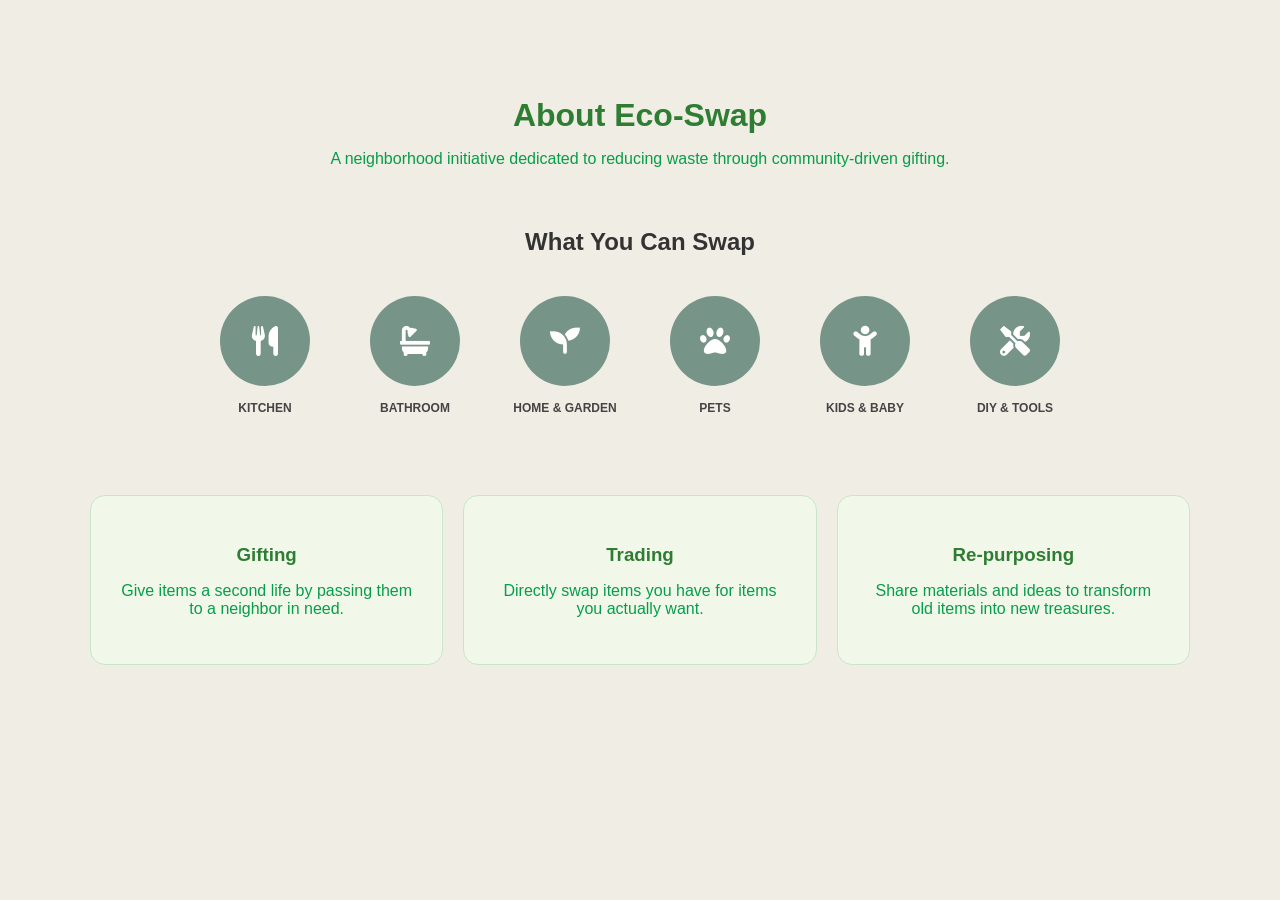
==== about.html @ 522b8339 "created the 'about us' page with dedicated catalogue section" ====
<!DOCTYPE html>
<html lang="en">
<head>
    <meta charset="UTF-8">
    <meta name="viewport" content="width=device-width, initial-scale=1.0">
    <title>About Us | Eco-Swap</title>

    <link rel="stylesheet" href="style.css">

    <link rel="stylesheet" href="https://cdnjs.cloudflare.com/ajax/libs/font-awesome/6.0.0/css/all.min.css">
<link rel="stylesheet" href="https://cdnjs.cloudflare.com/ajax/libs/font-awesome/6.0.0/css/all.min.css">
</head>
<body>
    <main class="about-container">
    
    <section class="about-hero">
        <h1>About Eco-Swap</h1>
        <p>A neighborhood initiative dedicated to reducing waste through community-driven gifting.</p>
    </section>

    <section class="offerings">
        <h2>What You Can Swap</h2>
        <div class="icon-grid">
            <div class="icon-item">
                <div class="icon-circle"><i class="fas fa-utensils"></i></div>
                <span>KITCHEN</span>
            </div>
            <div class="icon-item">
                <div class="icon-circle"><i class="fas fa-bath"></i></div>
                <span>BATHROOM</span>
            </div>
            <div class="icon-item">
                <div class="icon-circle"><i class="fas fa-seedling"></i></div>
                <span>HOME & GARDEN</span>
            </div>
            <div class="icon-item">
                <div class="icon-circle"><i class="fas fa-paw"></i></div>
                <span>PETS</span>
            </div>
            <div class="icon-item">
                <div class="icon-circle"><i class="fas fa-child"></i></div>
                <span>KIDS & BABY</span>
            </div>
            <div class="icon-item">
                <div class="icon-circle"><i class="fas fa-tools"></i></div>
                <span>DIY & TOOLS</span>
            </div>
        </div>
    </section>

    <section class="how-it-works">
        <div class="method-card">
            <h3>Gifting</h3>
            <p>Give items a second life by passing them to a neighbor in need.</p>
        </div>
        <div class="method-card">
            <h3>Trading</h3>
            <p>Directly swap items you have for items you actually want.</p>
        </div>
        <div class="method-card">
            <h3>Re-purposing</h3>
            <p>Share materials and ideas to transform old items into new treasures.</p>
        </div>
    </section>

</main>
---- style.css ----
/* General Styles */
body {
    font-family: 'Segoe UI', Tahoma, Geneva, Verdana, sans-serif;
    background-color: #f0ede4;
    color: hsl(147, 93%, 32%);
    margin: 0;
    padding: 30px;
}

header {
    text-align: center;
    margin-bottom: 40px;
}

.navbar {
    display: flex;
    justify-content: center;
    padding: 20px;
    background-color: #fff;
}

.nav-links {
    display: flex;
    gap: 15px;
    align-items: center;
}

.nav-btn {
    background: none;
    border: 2px solid #2e7d32;
    color: #2e7d32;
    padding: 10px 18px;
    font-size: 14px;
    font-weight: bold;
    text-decoration: none;
    border-radius: 8px;
    cursor: pointer;
    transition: all 0.3s ease;
    display: flex;
    align-items: center;
}

.nav-btn:hover {
    background-color: #2e7d32;
    color: white;
}

.arrow {
    font-size: 10px;
    margin-left: 8px;
}

.dropdown {
    position: relative;
    display: inline-block;
}

.dropdown-content {
    display: none;
    position: absolute;
    background-color: #f9f9f9;
    min-width: 160px;
    box-shadow: 0px 8px 16px rgba(0,0,0,0.1);
    border-radius: 8px;
    z-index: 1;
    margin-top: 5px;
}

.dropdown-content a {
    color: #2e7d32;
    padding: 12px 16px;
    text-decoration: none;
    display: block;
    font-size: 14px;
}

.dropdown-content a:hover {
    background-color: #e8f5e9;
}

.dropdown:hover .dropdown-content {
    display: block;
}
.project-summary {
  max-width: 800px;
  margin: 40px auto;
  padding: 30px;
  border: 3px solid #000000;
  background-color: #ffffff;
  border-radius: 8px;
  text-align: center;
  box-shadow: 8px 8px 0px #e8eb40;
}

.project-summary h2 {
  margin-top: 0;
  color: #000000;
  text-transform: uppercase;
  letter-spacing: 2px;
}

.project-summary p {
  line-height: 1.6;
  font-size: 1.1rem;
  color: #333333;
}
.board {
    display: flex;
    flex-wrap: wrap;
    justify-content: center;
    gap: 20px;
}

.note {
    background-color: #fff982;
    width: 250px;
    min-height: 200px;
    padding: 20px;
    box-shadow: 5px 5px 10px rgba(25, 5, 61, 0.1);
    transform: rotate(-1deg);
    transition: transform 0.3s ease;
}

.note:nth-child(even) {
    transform: rotate(2deg);
}

.note:hover {
    transform: scale(1.05) rotate(0deg);
    z-index: 10;
}

.tag {
    display: inline-block;
    margin-top: 15px;
    font-size: 0.8rem;
    font-weight: bold;
    color: #2d5a27;
    border: 1px solid #2d5a27;
    padding: 2px 8px;
}
/* About Page Layout */
.about-container {
    max-width: 1100px;
    margin: 0 auto;
    padding: 40px 20px;
    font-family: 'Arial', sans-serif;
}

.about-hero {
    text-align: center;
    margin-bottom: 60px;
}

.about-hero h1 {
    color: #2e7d32;
    font-size: 32px;
    margin-bottom: 10px;
}

.offerings h2 {
    text-align: center;
    color: #333;
    margin-bottom: 40px;
    font-size: 24px;
}

/* Icon Grid - Very Responsive */
.icon-grid {
    display: flex;
    justify-content: center;
    flex-wrap: wrap; /* This makes it responsive! */
    gap: 30px;
    margin-bottom: 80px;
}

.icon-item {
    display: flex;
    flex-direction: column;
    align-items: center;
    width: 120px;
}

.icon-circle {
    width: 90px;
    height: 90px;
    background-color: #769488; /* The sage green from your image */
    border-radius: 50%;
    display: flex;
    justify-content: center;
    align-items: center;
    color: white;
    font-size: 30px;
    transition: transform 0.3s ease;
    cursor: pointer;
}

.icon-circle:hover {
    transform: translateY(-10px); /* Bouncy hover effect */
}

.icon-item span {
    margin-top: 15px;
    font-size: 12px;
    font-weight: bold;
    color: #444;
    text-align: center;
}

/* Methodology Section */
.how-it-works {
    display: grid;
    grid-template-columns: repeat(auto-fit, minmax(250px, 1fr));
    gap: 20px;
}

.method-card {
    background: #f1f8e9;
    padding: 30px;
    border-radius: 15px;
    text-align: center;
    border: 1px solid #c8e6c9;
}

.method-card h3 {
    color: #2e7d32;
    margin-bottom: 10px;
}
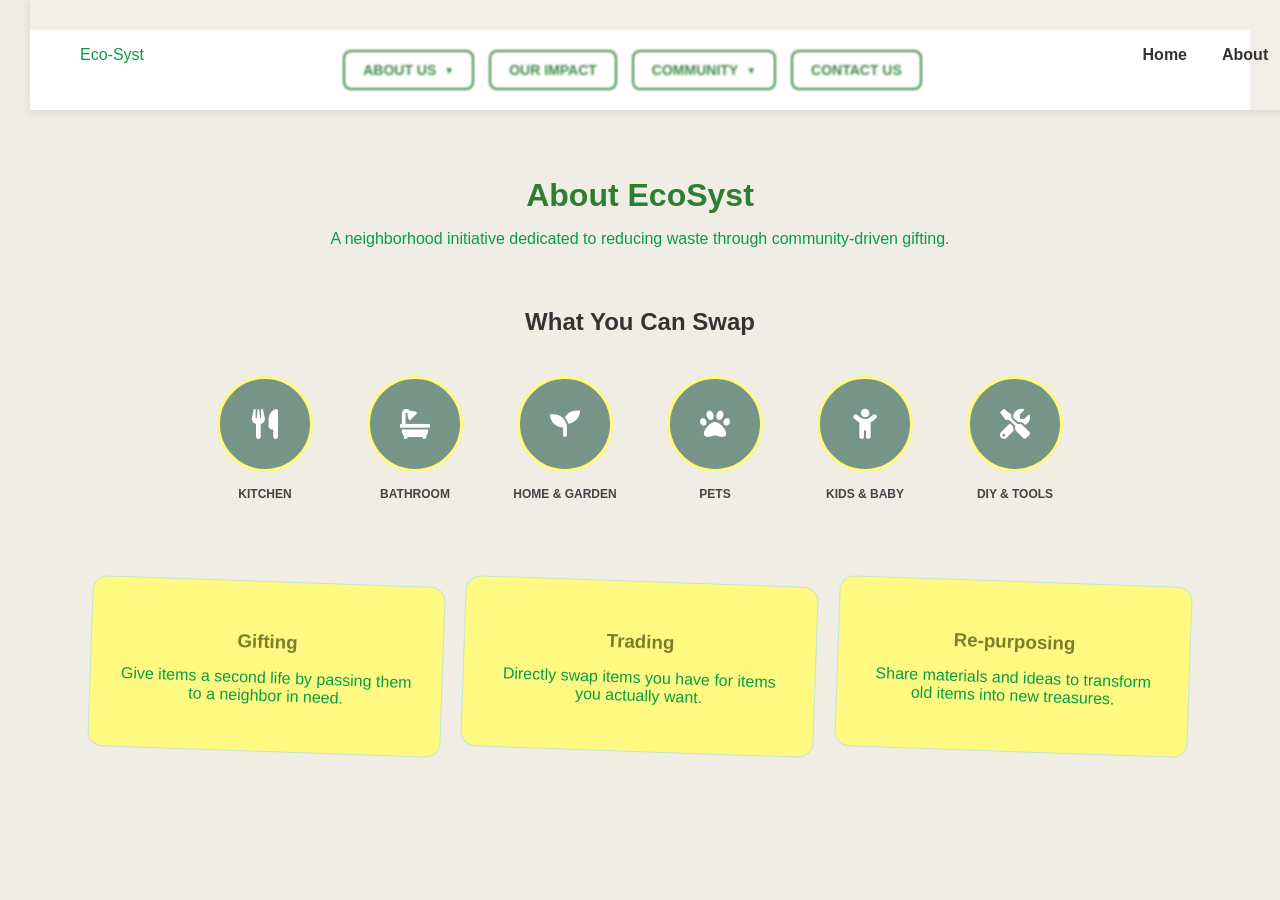
==== commit ae62ad6a: "Added full HTML structure and CSS link to Impact page" ====
--- a/about.html
+++ b/about.html
@@ -8,13 +8,45 @@
     <link rel="stylesheet" href="style.css">
 
     <link rel="stylesheet" href="https://cdnjs.cloudflare.com/ajax/libs/font-awesome/6.0.0/css/all.min.css">
-<link rel="stylesheet" href="https://cdnjs.cloudflare.com/ajax/libs/font-awesome/6.0.0/css/all.min.css">
 </head>
+
 <body>
+<nav id="navbar">
+    <div class="logo">Eco-Syst</div>
+    <ul>
+        <li><a href="#home">Home</a></li>
+        <li><a href="#about">About</a></li>
+        <li><a href="#items">Items</a></li>
+    </ul>
+</nav>
+    <nav class="navbar">
+    <div class="navbar-container"> 
+        <div class="dropdown">
+            <button class="nav-btn"> ABOUT US <span class="arrow">▼</span></button>
+            <div class="dropdown-content">
+                <a href="about.html#mission">Our Mission</a>
+                <a href="about.html#offerings">What We Offer</a>
+                <a href="contact.html">Contact</a>
+            </div>
+        </div>
+
+        <a href="#" class="nav-btn">OUR IMPACT</a>
+
+        <div class="dropdown">
+            <button class="nav-btn">COMMUNITY <span class="arrow">▼</span></button>
+            <div class="dropdown-content">
+                <a href="#">Our Community</a>
+                <a href="#">Join Us</a>
+            </div>
+        </div>
+
+        <a href="contact.html"class="nav-btn contact-btn">CONTACT US</a>
+    </div>
+</nav>
     <main class="about-container">
     
     <section class="about-hero">
-        <h1>About Eco-Swap</h1>
+        <h1>About EcoSyst</h1>
         <p>A neighborhood initiative dedicated to reducing waste through community-driven gifting.</p>
     </section>
 
@@ -63,4 +95,5 @@
         </div>
     </section>
 
-</main>+</main>
+</body>
--- a/style.css
+++ b/style.css
@@ -1,4 +1,4 @@
-/* General Styles */
+
 body {
     font-family: 'Segoe UI', Tahoma, Geneva, Verdana, sans-serif;
     background-color: #f0ede4;
@@ -18,6 +18,12 @@
     padding: 20px;
     background-color: #fff;
 }
+.navbar-container {
+width: 100%;
+display: flex;
+justify-content: center;
+}
+
 
 .nav-links {
     display: flex;
@@ -52,7 +58,7 @@
 
 .dropdown {
     position: relative;
-    display: inline-block;
+    diplay: flex;
 }
 
 .dropdown-content {
@@ -139,14 +145,12 @@
     border: 1px solid #2d5a27;
     padding: 2px 8px;
 }
-/* About Page Layout */
 .about-container {
     max-width: 1100px;
     margin: 0 auto;
     padding: 40px 20px;
     font-family: 'Arial', sans-serif;
 }
-
 .about-hero {
     text-align: center;
     margin-bottom: 60px;
@@ -165,11 +169,10 @@
     font-size: 24px;
 }
 
-/* Icon Grid - Very Responsive */
 .icon-grid {
     display: flex;
     justify-content: center;
-    flex-wrap: wrap; /* This makes it responsive! */
+    flex-wrap: wrap;
     gap: 30px;
     margin-bottom: 80px;
 }
@@ -184,7 +187,7 @@
 .icon-circle {
     width: 90px;
     height: 90px;
-    background-color: #769488; /* The sage green from your image */
+    background-color: #769488;
     border-radius: 50%;
     display: flex;
     justify-content: center;
@@ -196,7 +199,7 @@
 }
 
 .icon-circle:hover {
-    transform: translateY(-10px); /* Bouncy hover effect */
+    transform: translateY(-10px);
 }
 
 .icon-item span {
@@ -207,7 +210,6 @@
     text-align: center;
 }
 
-/* Methodology Section */
 .how-it-works {
     display: grid;
     grid-template-columns: repeat(auto-fit, minmax(250px, 1fr));
@@ -215,14 +217,218 @@
 }
 
 .method-card {
-    background: #f1f8e9;
+    background: #fff982;
     padding: 30px;
     border-radius: 15px;
     text-align: center;
     border: 1px solid #c8e6c9;
+    transform: rotate(2deg);
+    
 }
 
 .method-card h3 {
-    color: #2e7d32;
+    color: #7d7d2e;
     margin-bottom: 10px;
+}
+nav a {
+    margin: 0 15px;
+    text-decoration: none;
+    color: green;
+    font-weight: bold;
+}
+
+nav a:hover {
+    color: darkgreen;
+}
+
+#navbar {
+    position: fixed;
+    top: 0;
+    width: 100%;
+    display: flex;
+    justify-content: space-between;
+    align-items: center;
+    padding: 30px 50px;
+    transition: 0.4s;
+    z-index: 1000;
+    background-color: rgba(255, 255, 255, 0.1);
+    backdrop-filter: blur(1.2px);
+    box-shadow: 0 2px 10px rgba(0, 0, 0, 0.1);
+}
+
+#navbar.shrink {
+    padding: 10px 50px;
+    background-color: rgba(255, 255, 255, 0.8);
+}
+
+#navbar ul {
+    display: flex;
+    list-style: none;
+}
+
+#navbar ul li a {
+    text-decoration: none;
+    color: #333;
+    margin-left: 20px;
+    font-weight: bold;
+}
+
+.icon-circle, .swap-icons div {
+    border: 3px solid #fff982;
+    transition: transform 0.3s ease;
+}
+
+.icon-circle:hover, .swap-icons div:hover {
+    transform: scale(1.1);
+    box-shadow: 0 4px 15px rgba(255, 215, 0, 0.3);
+}
+
+@keyframes shiftSide {
+    0% { transform: rotate(0deg); }
+    25% { transform: rotate(2deg); }
+    50% { transform: rotate(-2deg); }
+    75% { transform: rotate(2deg); }
+    100% { transform: rotate(0deg); }
+}
+
+.method-card {
+    transition: transform 0.3s ease, box-shadow 0.3s ease;
+    cursor: pointer;
+}
+
+.method-card:hover {
+    animation: shiftSide 1.2s ease-in-out;
+    box-shadow: 0 12px 24px rgba(0,0,0,0.15);
+    z-index: 10;
+}
+
+.impact-container {
+    max-width: 1100px;
+    margin: 50px auto;
+    padding: 20px;
+    display: grid;
+    grid-template-columns: 1fr;
+    gap: 30px;
+}
+
+@media (min-width: 768px) {
+    .impact-container {
+        grid-template-columns: 1fr 1fr;
+    }
+    .gallery-board { grid-column: span 2; }
+}
+
+.impact-board {
+    background: #fdfdfd;
+    border-left: 8px solid #2d5a27;
+    border-top: 2px solid #FFD700;
+    padding: 30px;
+    border-radius: 12px;
+    box-shadow: 0 4px 15px rgba(0,0,0,0.05);
+}
+
+.impact-hero {
+    text-align: center;
+    padding: 60px 20px;
+    background-color: #f4f1ea;
+}
+
+.image-gallery {
+    display: grid;
+    grid-template-columns: repeat(auto-fit, minmax(200px, 1fr));
+    gap: 15px;
+    margin: 20px 0;
+}
+
+.image-gallery img {
+    width: 100%;
+    height: 150px;
+    object-fit: cover;
+    border-radius: 8px;
+    transition: transform 0.3s ease;
+    border: 2px solid transparent;
+}
+
+.image-gallery img:hover {
+    transform: scale(1.05);
+    border-color: #FFD700;
+}
+
+.impact-btn {
+    background-color: #2d5a27;
+    color: white;
+    border: none;
+    padding: 12px 20px;
+    border-radius: 5px;
+    cursor: pointer;
+    font-weight: bold;
+    margin-right: 10px;
+}
+
+.impact-btn.secondary {
+    background-color: #FFD700;
+    color: #333;
+}
+
+.impact-container {
+    display: flex;
+    flex-direction: column;
+    gap: 30px;
+    max-width: 1000px;
+    margin: 100px auto 50px;
+    padding: 0 20px;
+}
+
+.impact-board {
+    background: #fff;
+    border-radius: 15px;
+    border: 2px solid #FFD700;
+    padding: 40px;
+    box-shadow: 0 4px 10px rgba(0,0,0,0.05);
+}
+
+.impact-btn {
+    padding: 12px 25px;
+    border: none;
+    border-radius: 8px;
+    font-weight: bold;
+    cursor: pointer;
+    transition: all 0.3s ease;
+}
+
+.donate-cash {
+    background-color: #2d5a27;
+    color: white;
+}
+
+.donate-cash:hover {
+    background-color: #3e7a36;
+    transform: translateY(-3px);
+    box-shadow: 0 5px 15px rgba(45, 90, 39, 0.3);
+}
+
+.donate-materials {
+    background-color: #FFD700;
+    color: #333;
+}
+
+.donate-materials:hover {
+    background-color: #ffea00;
+    transform: scale(1.05);
+    box-shadow: 0 5px 15px rgba(255, 215, 0, 0.4);
+}
+
+.image-gallery {
+    display: grid;
+    grid-template-columns: repeat(auto-fit, minmax(200px, 1fr));
+    gap: 20px;
+    margin-top: 20px;
+}
+
+.gallery-item img {
+    width: 100%;
+    height: 200px;
+    object-fit: cover;
+    border-radius: 10px;
+    display: block;
 }
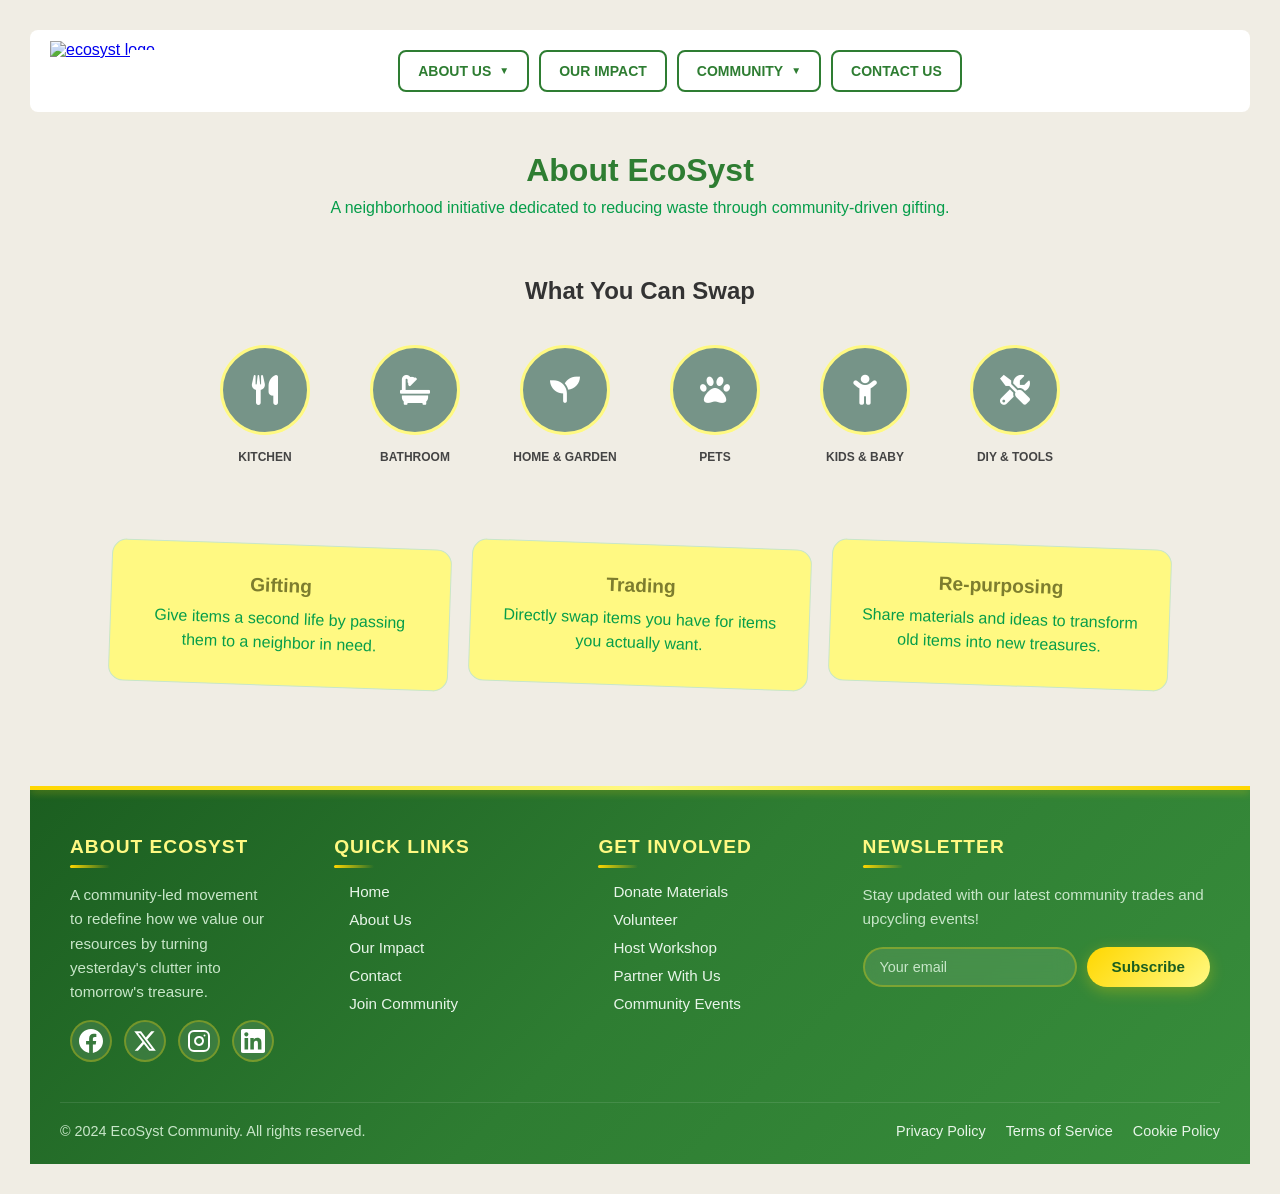
==== commit ae92275d: "added social handle icons to all web pages, improved css with navbar brand, form cards and dropdown " ====
--- a/about.html
+++ b/about.html
@@ -3,97 +3,203 @@
 <head>
     <meta charset="UTF-8">
     <meta name="viewport" content="width=device-width, initial-scale=1.0">
-    <title>About Us | Eco-Swap</title>
-
+    <title>About Us | EcoSyst</title>
     <link rel="stylesheet" href="style.css">
-
     <link rel="stylesheet" href="https://cdnjs.cloudflare.com/ajax/libs/font-awesome/6.0.0/css/all.min.css">
 </head>
 
 <body>
-<nav id="navbar">
-    <div class="logo">Eco-Syst</div>
-    <ul>
-        <li><a href="#home">Home</a></li>
-        <li><a href="#about">About</a></li>
-        <li><a href="#items">Items</a></li>
-    </ul>
-</nav>
     <nav class="navbar">
-    <div class="navbar-container"> 
-        <div class="dropdown">
-            <button class="nav-btn"> ABOUT US <span class="arrow">▼</span></button>
-            <div class="dropdown-content">
-                <a href="about.html#mission">Our Mission</a>
-                <a href="about.html#offerings">What We Offer</a>
-                <a href="contact.html">Contact</a>
-            </div>
+        <a href="index.html" class="navbar-logo">
+            <img src="logo.png" alt="ecosyst logo">
+        </a>
+        
+        <button class="hamburger-menu" aria-label="Toggle menu">
+            <span></span>
+            <span></span>
+            <span></span>
+        </button>
+        
+        <div class="navbar-container"> 
+            <div class="dropdown">
+                <button class="nav-btn">ABOUT US <span class="arrow">▼</span></button>
+                <div class="dropdown-content">
+                    <a href="about.html#mission">Our Mission</a>
+                    <a href="about.html#offerings">What We Offer</a>
+                    <a href="contact.html">Contact</a>
+                </div>
+            </div>
+
+            <a href="our-impact.html" class="nav-btn">OUR IMPACT</a>
+
+            <div class="dropdown">
+                <button class="nav-btn">COMMUNITY <span class="arrow">▼</span></button>
+                <div class="dropdown-content">
+                    <a href="index.html">Our Community</a>
+                    <a href="#">Join Us</a>
+                </div>
+            </div>
+
+            <a href="contact.html" class="nav-btn contact-btn">CONTACT US</a>
         </div>
-
-        <a href="#" class="nav-btn">OUR IMPACT</a>
-
-        <div class="dropdown">
-            <button class="nav-btn">COMMUNITY <span class="arrow">▼</span></button>
-            <div class="dropdown-content">
-                <a href="#">Our Community</a>
-                <a href="#">Join Us</a>
+    </nav>
+    
+    <script>
+        // Hamburger menu toggle
+        const hamburger = document.querySelector('.hamburger-menu');
+        const navContainer = document.querySelector('.navbar-container');
+        const dropdowns = document.querySelectorAll('.dropdown');
+        
+        hamburger.addEventListener('click', () => {
+            hamburger.classList.toggle('active');
+            navContainer.classList.toggle('active');
+        });
+        
+        // Mobile dropdown handling
+        dropdowns.forEach(dropdown => {
+            const btn = dropdown.querySelector('.nav-btn');
+            btn.addEventListener('click', (e) => {
+                if (window.innerWidth < 768) {
+                    e.preventDefault();
+                    dropdown.classList.toggle('active');
+                }
+            });
+        });
+        
+        // Close menu when clicking outside
+        document.addEventListener('click', (e) => {
+            if (!e.target.closest('.navbar')) {
+                hamburger.classList.remove('active');
+                navContainer.classList.remove('active');
+                dropdowns.forEach(d => d.classList.remove('active'));
+            }
+        });
+    </script>
+
+    <main class="about-container">
+        <section class="about-hero" id="mission">
+            <h1>About EcoSyst</h1>
+            <p>A neighborhood initiative dedicated to reducing waste through community-driven gifting.</p>
+        </section>
+
+        <section class="offerings" id="offerings">
+            <h2>What You Can Swap</h2>
+            <div class="icon-grid">
+                <div class="icon-item">
+                    <div class="icon-circle"><i class="fas fa-utensils"></i></div>
+                    <span>KITCHEN</span>
+                </div>
+                <div class="icon-item">
+                    <div class="icon-circle"><i class="fas fa-bath"></i></div>
+                    <span>BATHROOM</span>
+                </div>
+                <div class="icon-item">
+                    <div class="icon-circle"><i class="fas fa-seedling"></i></div>
+                    <span>HOME & GARDEN</span>
+                </div>
+                <div class="icon-item">
+                    <div class="icon-circle"><i class="fas fa-paw"></i></div>
+                    <span>PETS</span>
+                </div>
+                <div class="icon-item">
+                    <div class="icon-circle"><i class="fas fa-child"></i></div>
+                    <span>KIDS & BABY</span>
+                </div>
+                <div class="icon-item">
+                    <div class="icon-circle"><i class="fas fa-tools"></i></div>
+                    <span>DIY & TOOLS</span>
+                </div>
+            </div>
+        </section>
+
+        <section class="how-it-works">
+            <div class="method-card">
+                <h3>Gifting</h3>
+                <p>Give items a second life by passing them to a neighbor in need.</p>
+            </div>
+            <div class="method-card">
+                <h3>Trading</h3>
+                <p>Directly swap items you have for items you actually want.</p>
+            </div>
+            <div class="method-card">
+                <h3>Re-purposing</h3>
+                <p>Share materials and ideas to transform old items into new treasures.</p>
+            </div>
+        </section>
+    </main>
+
+    <footer class="footer">
+        <div class="footer-container">
+            <div class="footer-section">
+                <h3>About EcoSyst</h3>
+                <p>A community-led movement to redefine how we value our resources by turning yesterday's clutter into tomorrow's treasure.</p>
+                <div class="social-links">
+                    <a href="#" class="social-icon" aria-label="Facebook">
+                       <svg xmlns="http://www.w3.org/2000/svg" width="24" height="24" viewBox="0 0 24 24" fill="white">
+  <path d="M24 12.073c0-6.627-5.373-12-12-12s-12 5.373-12 12c0 5.99 4.388 10.954 10.125 11.854v-8.385H7.078v-3.47h3.047V9.43c0-3.007 1.792-4.669 4.533-4.669 1.312 0 2.686.235 2.686.235v2.953H15.83c-1.491 0-1.956.925-1.956 1.874v2.25h3.328l-.532 3.47h-2.796v8.385C19.612 23.027 24 18.062 24 12.073z"/>
+</svg>
+
+                    </a>
+                    <a href="#" class="social-icon" aria-label="Twitter">
+                        <svg width="24" height="24" viewBox="0 0 24 24" fill="currentColor" xmlns="http://w3.org">
+    <path d="M18.244 2.25h3.308l-7.227 8.26 8.502 11.24H16.17l-5.214-6.817L4.99 21.75H1.68l7.73-8.835L1.254 2.25H8.08l4.713 6.231zm-1.161 17.52h1.833L7.084 4.126H5.117z"/>
+  </svg>
+                    </a>
+                    <a href="#" class="social-icon" aria-label="Instagram">
+                        <svg width="24" height="24" viewBox="0 0 24 24" fill="none" stroke="currentColor" stroke-width="2" stroke-linecap="round" stroke-linejoin="round" xmlns="http://w3.org">
+    <rect x="2" y="2" width="20" height="20" rx="5" ry="5"></rect>
+    <path d="M16 11.37A4 4 0 1 1 12.63 8 4 4 0 0 1 16 11.37z"></path>
+    <line x1="17.5" y1="6.5" x2="17.51" y2="6.5"></line>
+  </svg>
+                    </a>
+                    <a href="#" class="social-icon" aria-label="LinkedIn">
+                        <svg width="24" height="24" viewBox="0 0 24 24" fill="white" xmlns="http://w3.org">
+    <path d="M22.23 0H1.77C.8 0 0 .77 0 1.72v20.56C0 23.23.8 24 1.77 24h20.46c.98 0 1.77-.77 1.77-1.72V1.72C24 .77 23.2 0 22.23 0zM7.12 20.45H3.56V9H7.12v11.45zM5.34 7.43c-1.14 0-2.06-.92-2.06-2.06 0-1.14.92-2.06 2.06-2.06 1.14 0 2.06.92 2.06 2.06 0 1.14-.92 2.06-2.06 2.06zm15.11 13.02h-3.56v-5.6c0-1.34-.03-3.05-1.86-3.05-1.86 0-2.14 1.45-2.14 2.95v5.7H9.33V9h3.42v1.56h.05c.48-.9 1.64-1.85 3.37-1.85 3.6 0 4.27 2.37 4.27 5.45v6.29z"/>
+  </svg>
+                    </a>
+                </div>
+            </div>
+
+            <div class="footer-section">
+                <h3>Quick Links</h3>
+                <ul>
+                    <li><a href="index.html">Home</a></li>
+                    <li><a href="about.html">About Us</a></li>
+                    <li><a href="our-impact.html">Our Impact</a></li>
+                    <li><a href="contact.html">Contact</a></li>
+                    <li><a href="#">Join Community</a></li>
+                </ul>
+            </div>
+
+            <div class="footer-section">
+                <h3>Get Involved</h3>
+                <ul>
+                    <li><a href="#">Donate Materials</a></li>
+                    <li><a href="#">Volunteer</a></li>
+                    <li><a href="#">Host Workshop</a></li>
+                    <li><a href="#">Partner With Us</a></li>
+                    <li><a href="#">Community Events</a></li>
+                </ul>
+            </div>
+
+            <div class="footer-section">
+                <h3>Newsletter</h3>
+                <p>Stay updated with our latest community trades and upcycling events!</p>
+                <form class="newsletter-form">
+                    <input type="email" class="newsletter-input" placeholder="Your email" required>
+                    <button type="submit" class="newsletter-btn">Subscribe</button>
+                </form>
             </div>
         </div>
 
-        <a href="contact.html"class="nav-btn contact-btn">CONTACT US</a>
-    </div>
-</nav>
-    <main class="about-container">
-    
-    <section class="about-hero">
-        <h1>About EcoSyst</h1>
-        <p>A neighborhood initiative dedicated to reducing waste through community-driven gifting.</p>
-    </section>
-
-    <section class="offerings">
-        <h2>What You Can Swap</h2>
-        <div class="icon-grid">
-            <div class="icon-item">
-                <div class="icon-circle"><i class="fas fa-utensils"></i></div>
-                <span>KITCHEN</span>
-            </div>
-            <div class="icon-item">
-                <div class="icon-circle"><i class="fas fa-bath"></i></div>
-                <span>BATHROOM</span>
-            </div>
-            <div class="icon-item">
-                <div class="icon-circle"><i class="fas fa-seedling"></i></div>
-                <span>HOME & GARDEN</span>
-            </div>
-            <div class="icon-item">
-                <div class="icon-circle"><i class="fas fa-paw"></i></div>
-                <span>PETS</span>
-            </div>
-            <div class="icon-item">
-                <div class="icon-circle"><i class="fas fa-child"></i></div>
-                <span>KIDS & BABY</span>
-            </div>
-            <div class="icon-item">
-                <div class="icon-circle"><i class="fas fa-tools"></i></div>
-                <span>DIY & TOOLS</span>
+        <div class="footer-bottom">
+            <p>&copy; 2024 EcoSyst Community. All rights reserved.</p>
+            <div class="footer-links">
+                <a href="#">Privacy Policy</a>
+                <a href="#">Terms of Service</a>
+                <a href="#">Cookie Policy</a>
             </div>
         </div>
-    </section>
-
-    <section class="how-it-works">
-        <div class="method-card">
-            <h3>Gifting</h3>
-            <p>Give items a second life by passing them to a neighbor in need.</p>
-        </div>
-        <div class="method-card">
-            <h3>Trading</h3>
-            <p>Directly swap items you have for items you actually want.</p>
-        </div>
-        <div class="method-card">
-            <h3>Re-purposing</h3>
-            <p>Share materials and ideas to transform old items into new treasures.</p>
-        </div>
-    </section>
-
-</main>
-</body>+    </footer>
+</body>
+</html>
--- a/style.css
+++ b/style.css
@@ -1,10 +1,20 @@
+* {
+    margin: 0;
+    padding: 0;
+    box-sizing: border-box;
+}
 
 body {
     font-family: 'Segoe UI', Tahoma, Geneva, Verdana, sans-serif;
     background-color: #f0ede4;
     color: hsl(147, 93%, 32%);
-    margin: 0;
-    padding: 30px;
+    padding: 15px;
+}
+
+@media (min-width: 768px) {
+    body {
+        padding: 30px;
+    }
 }
 
 header {
@@ -14,36 +24,181 @@
 
 .navbar {
     display: flex;
-    justify-content: center;
+    justify-content: space-between;
+    align-items: center;
+    padding: 15px;
+    background-color: #fff;
+    position: relative;
+    border-radius: 8px;
+    overflow: visible;
+}
+
+@media (min-width: 768px) {
+    .navbar {
+        padding: 20px 20px 20px 100px;
+        justify-content: center;
+    }
+}
+
+.navbar-container {
+    width: 100%;
+    display: none;
+    flex-direction: column;
+    position: absolute;
+    top: 100%;
+    left: 0;
+    right: 0;
+    background-color: #fff;
+    border-radius: 0 0 8px 8px;
+    box-shadow: 0 4px 6px rgba(0, 0, 0, 0.1);
     padding: 20px;
-    background-color: #fff;
-}
-.navbar-container {
-width: 100%;
-display: flex;
-justify-content: center;
-}
-
-
-.nav-links {
+    gap: 15px;
+    z-index: 1000;
+    margin-top: 10px;
+}
+
+.navbar-container.active {
     display: flex;
-    gap: 15px;
-    align-items: center;
+}
+
+@media (min-width: 768px) {
+    .navbar-container {
+        display: flex !important;
+        flex-direction: row;
+        position: static;
+        box-shadow: none;
+        padding: 0;
+        gap: 10px;
+        margin-top: 0;
+        justify-content: center;
+        align-items: center;
+        flex-wrap: nowrap;
+    }
+}
+
+.navbar-logo {
+    position: static;
+    left: auto;
+    top: auto;
+    transform: none;
+    flex-shrink: 0;
+}
+
+@media (min-width: 768px) {
+    .navbar-logo {
+        position: absolute;
+        left: 20px;
+        top: 50%;
+        transform: translateY(-50%);
+    }
+}
+
+.navbar-logo img {
+    height: 40px;
+    width: auto;
+    display: block;
+    max-width: 100%;
+}
+
+@media (min-width: 768px) {
+    .navbar-logo img {
+        height: 60px;
+    }
+}
+
+/* Navbar Brand Text */
+.navbar-brand {
+    color: #2e7d32;
+    font-size: 1.3rem;
+    font-weight: 700;
+    letter-spacing: 1px;
+    text-transform: uppercase;
+    display: none;
+}
+
+@media (min-width: 768px) {
+    .navbar-brand {
+        display: block;
+        position: absolute;
+        left: 100px;
+        top: 50%;
+        transform: translateY(-50%);
+        font-size: 1.5rem;
+    }
+}
+
+/* Hamburger Menu Button */
+.hamburger-menu {
+    display: flex;
+    flex-direction: column;
+    justify-content: space-around;
+    width: 30px;
+    height: 25px;
+    background: transparent;
+    border: none;
+    cursor: pointer;
+    padding: 0;
+    z-index: 1001;
+}
+
+.hamburger-menu:focus {
+    outline: 2px solid #2e7d32;
+    outline-offset: 4px;
+}
+
+.hamburger-menu span {
+    width: 30px;
+    height: 3px;
+    background-color: #2e7d32;
+    border-radius: 2px;
+    transition: all 0.3s ease;
+    transform-origin: center;
+}
+
+.hamburger-menu.active span:nth-child(1) {
+    transform: translateY(11px) rotate(45deg);
+}
+
+.hamburger-menu.active span:nth-child(2) {
+    opacity: 0;
+}
+
+.hamburger-menu.active span:nth-child(3) {
+    transform: translateY(-11px) rotate(-45deg);
+}
+
+@media (min-width: 768px) {
+    .hamburger-menu {
+        display: none;
+    }
 }
 
 .nav-btn {
     background: none;
     border: 2px solid #2e7d32;
     color: #2e7d32;
-    padding: 10px 18px;
+    padding: 12px 16px;
     font-size: 14px;
     font-weight: bold;
     text-decoration: none;
     border-radius: 8px;
     cursor: pointer;
     transition: all 0.3s ease;
-    display: flex;
+    display: inline-flex;
+    height: auto;
+    min-height: 42px;
     align-items: center;
+    justify-content: center;
+    line-height: 1;
+    white-space: nowrap;
+    width: 100%;
+}
+
+@media (min-width: 768px) {
+    .nav-btn {
+        padding: 10px 18px;
+        width: auto;
+    }
 }
 
 .nav-btn:hover {
@@ -52,81 +207,207 @@
 }
 
 .arrow {
-    font-size: 10px;
-    margin-left: 8px;
+    font-size: 8px;
+    margin-left: 5px;
+}
+
+@media (min-width: 768px) {
+    .arrow {
+        font-size: 10px;
+        margin-left: 8px;
+    }
 }
 
 .dropdown {
     position: relative;
-    diplay: flex;
+    display: flex;
+    width: 100%;
+}
+
+@media (min-width: 768px) {
+    .dropdown {
+        width: auto;
+    }
 }
 
 .dropdown-content {
     display: none;
-    position: absolute;
+    position: static;
     background-color: #f9f9f9;
-    min-width: 160px;
-    box-shadow: 0px 8px 16px rgba(0,0,0,0.1);
+    min-width: 100%;
+    box-shadow: none;
     border-radius: 8px;
-    z-index: 1;
-    margin-top: 5px;
+    z-index: 1000;
+    padding: 10px 0;
+    margin-top: 10px;
+    animation: slideDown 0.3s ease;
+}
+
+@keyframes slideDown {
+    from {
+        opacity: 0;
+        transform: translateY(-10px);
+    }
+    to {
+        opacity: 1;
+        transform: translateY(0);
+    }
+}
+
+@media (min-width: 768px) {
+    .dropdown-content {
+        position: absolute;
+        top: 100%;
+        left: 0;
+        min-width: 180px;
+        box-shadow: 0px 8px 16px rgba(0, 0, 0, 0.1);
+        padding-top: 5px;
+        margin-top: 5px;
+    }
+}
+
+@media (max-width: 767px) {
+    .dropdown-content {
+        right: auto;
+        left: 0;
+        border-left: 3px solid #2e7d32;
+    }
 }
 
 .dropdown-content a {
     color: #2e7d32;
-    padding: 12px 16px;
+    padding: 10px 16px;
     text-decoration: none;
     display: block;
-    font-size: 14px;
+    font-size: 13px;
+    transition: all 0.2s ease;
+    border-radius: 4px;
+    margin: 2px 8px;
+}
+
+@media (min-width: 768px) {
+    .dropdown-content a {
+        padding: 12px 16px;
+        font-size: 14px;
+    }
 }
 
 .dropdown-content a:hover {
     background-color: #e8f5e9;
-}
-
-.dropdown:hover .dropdown-content {
-    display: block;
-}
+    transform: translateX(5px);
+}
+
+/* Desktop hover behavior */
+@media (min-width: 768px) {
+    .dropdown:hover .dropdown-content {
+        display: block;
+    }
+}
+
+/* Mobile click behavior */
+@media (max-width: 767px) {
+    .dropdown.active .dropdown-content {
+        display: block;
+    }
+    
+    .dropdown:hover .dropdown-content {
+        display: none;
+    }
+    
+    .dropdown.active:hover .dropdown-content {
+        display: block;
+    }
+    
+    .dropdown.active .nav-btn {
+        background-color: #e8f5e9;
+    }
+}
+
 .project-summary {
-  max-width: 800px;
-  margin: 40px auto;
-  padding: 30px;
-  border: 3px solid #000000;
-  background-color: #ffffff;
-  border-radius: 8px;
-  text-align: center;
-  box-shadow: 8px 8px 0px #e8eb40;
+    max-width: 800px;
+    margin: 20px auto;
+    padding: 20px;
+    border: 3px solid #000000;
+    background-color: #ffffff;
+    border-radius: 8px;
+    text-align: center;
+    box-shadow: 6px 6px 0px #e8eb40;
+}
+
+@media (min-width: 768px) {
+    .project-summary {
+        margin: 40px auto;
+        padding: 30px;
+        box-shadow: 8px 8px 0px #e8eb40;
+    }
 }
 
 .project-summary h2 {
-  margin-top: 0;
-  color: #000000;
-  text-transform: uppercase;
-  letter-spacing: 2px;
+    margin-top: 0;
+    color: #000000;
+    text-transform: uppercase;
+    letter-spacing: 1.5px;
+    font-size: 1.3rem;
+}
+
+@media (min-width: 768px) {
+    .project-summary h2 {
+        letter-spacing: 2px;
+        font-size: 1.5rem;
+    }
 }
 
 .project-summary p {
-  line-height: 1.6;
-  font-size: 1.1rem;
-  color: #333333;
-}
+    line-height: 1.6;
+    font-size: 0.95rem;
+    color: #333333;
+}
+
+@media (min-width: 768px) {
+    .project-summary p {
+        font-size: 1.1rem;
+    }
+}
+
 .board {
     display: flex;
     flex-wrap: wrap;
     justify-content: center;
-    gap: 20px;
+    gap: 15px;
+}
+
+@media (min-width: 768px) {
+    .board {
+        gap: 20px;
+    }
 }
 
 .note {
     background-color: #fff982;
-    width: 250px;
-    min-height: 200px;
-    padding: 20px;
+    width: 100%;
+    max-width: 280px;
+    min-height: 180px;
+    padding: 18px;
     box-shadow: 5px 5px 10px rgba(25, 5, 61, 0.1);
     transform: rotate(-1deg);
     transition: transform 0.3s ease;
 }
 
+@media (min-width: 480px) {
+    .note {
+        width: calc(50% - 10px);
+        max-width: 250px;
+    }
+}
+
+@media (min-width: 768px) {
+    .note {
+        width: 250px;
+        min-height: 200px;
+        padding: 20px;
+    }
+}
+
 .note:nth-child(even) {
     transform: rotate(2deg);
 }
@@ -136,151 +417,223 @@
     z-index: 10;
 }
 
+.note h3 {
+    margin-bottom: 10px;
+    font-size: 1.1rem;
+}
+
+.note p {
+    font-size: 0.9rem;
+    line-height: 1.4;
+}
+
 .tag {
     display: inline-block;
     margin-top: 15px;
-    font-size: 0.8rem;
+    font-size: 0.75rem;
     font-weight: bold;
     color: #2d5a27;
     border: 1px solid #2d5a27;
     padding: 2px 8px;
 }
+
+@media (min-width: 768px) {
+    .tag {
+        font-size: 0.8rem;
+    }
+}
+
 .about-container {
     max-width: 1100px;
     margin: 0 auto;
-    padding: 40px 20px;
-    font-family: 'Arial', sans-serif;
-}
+    padding: 20px 10px;
+}
+
+@media (min-width: 768px) {
+    .about-container {
+        padding: 40px 20px;
+    }
+}
+
 .about-hero {
     text-align: center;
-    margin-bottom: 60px;
+    margin-bottom: 40px;
+}
+
+@media (min-width: 768px) {
+    .about-hero {
+        margin-bottom: 60px;
+    }
 }
 
 .about-hero h1 {
     color: #2e7d32;
-    font-size: 32px;
+    font-size: 24px;
     margin-bottom: 10px;
+}
+
+@media (min-width: 768px) {
+    .about-hero h1 {
+        font-size: 32px;
+    }
+}
+
+.about-hero p {
+    font-size: 0.95rem;
+    padding: 0 10px;
+}
+
+@media (min-width: 768px) {
+    .about-hero p {
+        font-size: 1rem;
+        padding: 0;
+    }
 }
 
 .offerings h2 {
     text-align: center;
     color: #333;
-    margin-bottom: 40px;
-    font-size: 24px;
+    margin-bottom: 30px;
+    font-size: 20px;
+}
+
+@media (min-width: 768px) {
+    .offerings h2 {
+        margin-bottom: 40px;
+        font-size: 24px;
+    }
 }
 
 .icon-grid {
-    display: flex;
-    justify-content: center;
-    flex-wrap: wrap;
-    gap: 30px;
-    margin-bottom: 80px;
+    display: grid;
+    grid-template-columns: repeat(2, 1fr);
+    justify-items: center;
+    gap: 20px;
+    margin-bottom: 60px;
+}
+
+@media (min-width: 480px) {
+    .icon-grid {
+        grid-template-columns: repeat(3, 1fr);
+    }
+}
+
+@media (min-width: 768px) {
+    .icon-grid {
+        display: flex;
+        justify-content: center;
+        flex-wrap: wrap;
+        gap: 30px;
+        margin-bottom: 80px;
+    }
 }
 
 .icon-item {
     display: flex;
     flex-direction: column;
     align-items: center;
-    width: 120px;
+    width: 100px;
+}
+
+@media (min-width: 768px) {
+    .icon-item {
+        width: 120px;
+    }
 }
 
 .icon-circle {
-    width: 90px;
-    height: 90px;
+    width: 70px;
+    height: 70px;
     background-color: #769488;
     border-radius: 50%;
     display: flex;
     justify-content: center;
     align-items: center;
     color: white;
-    font-size: 30px;
+    font-size: 24px;
     transition: transform 0.3s ease;
     cursor: pointer;
+    border: 3px solid #fff982;
+}
+
+@media (min-width: 768px) {
+    .icon-circle {
+        width: 90px;
+        height: 90px;
+        font-size: 30px;
+    }
 }
 
 .icon-circle:hover {
-    transform: translateY(-10px);
+    transform: translateY(-10px) scale(1.1);
+    box-shadow: 0 4px 15px rgba(255, 215, 0, 0.3);
 }
 
 .icon-item span {
-    margin-top: 15px;
-    font-size: 12px;
+    margin-top: 12px;
+    font-size: 10px;
     font-weight: bold;
     color: #444;
     text-align: center;
 }
 
+@media (min-width: 768px) {
+    .icon-item span {
+        margin-top: 15px;
+        font-size: 12px;
+    }
+}
+
 .how-it-works {
     display: grid;
-    grid-template-columns: repeat(auto-fit, minmax(250px, 1fr));
+    grid-template-columns: 1fr;
     gap: 20px;
+}
+
+@media (min-width: 640px) {
+    .how-it-works {
+        grid-template-columns: repeat(auto-fit, minmax(250px, 1fr));
+    }
 }
 
 .method-card {
     background: #fff982;
-    padding: 30px;
+    padding: 25px;
     border-radius: 15px;
     text-align: center;
     border: 1px solid #c8e6c9;
     transform: rotate(2deg);
-    
+    transition: transform 0.3s ease, box-shadow 0.3s ease;
+    cursor: pointer;
+}
+
+@media (min-width: 768px) {
+    .method-card {
+        padding: 30px;
+    }
 }
 
 .method-card h3 {
     color: #7d7d2e;
     margin-bottom: 10px;
-}
-nav a {
-    margin: 0 15px;
-    text-decoration: none;
-    color: green;
-    font-weight: bold;
-}
-
-nav a:hover {
-    color: darkgreen;
-}
-
-#navbar {
-    position: fixed;
-    top: 0;
-    width: 100%;
-    display: flex;
-    justify-content: space-between;
-    align-items: center;
-    padding: 30px 50px;
-    transition: 0.4s;
-    z-index: 1000;
-    background-color: rgba(255, 255, 255, 0.1);
-    backdrop-filter: blur(1.2px);
-    box-shadow: 0 2px 10px rgba(0, 0, 0, 0.1);
-}
-
-#navbar.shrink {
-    padding: 10px 50px;
-    background-color: rgba(255, 255, 255, 0.8);
-}
-
-#navbar ul {
-    display: flex;
-    list-style: none;
-}
-
-#navbar ul li a {
-    text-decoration: none;
-    color: #333;
-    margin-left: 20px;
-    font-weight: bold;
-}
-
-.icon-circle, .swap-icons div {
-    border: 3px solid #fff982;
-    transition: transform 0.3s ease;
-}
-
-.icon-circle:hover, .swap-icons div:hover {
-    transform: scale(1.1);
-    box-shadow: 0 4px 15px rgba(255, 215, 0, 0.3);
+    font-size: 1.2rem;
+}
+
+.method-card p {
+    font-size: 0.9rem;
+    line-height: 1.5;
+}
+
+@media (min-width: 768px) {
+    .method-card p {
+        font-size: 1rem;
+    }
+}
+
+.method-card:hover {
+    animation: shiftSide 1.2s ease-in-out;
+    box-shadow: 0 12px 24px rgba(0, 0, 0, 0.15);
+    z-index: 10;
 }
 
 @keyframes shiftSide {
@@ -291,144 +644,846 @@
     100% { transform: rotate(0deg); }
 }
 
-.method-card {
-    transition: transform 0.3s ease, box-shadow 0.3s ease;
-    cursor: pointer;
-}
-
-.method-card:hover {
-    animation: shiftSide 1.2s ease-in-out;
-    box-shadow: 0 12px 24px rgba(0,0,0,0.15);
-    z-index: 10;
+.impact-hero {
+    text-align: center;
+    padding: 40px 15px;
+    background-color: #f4f1ea;
+}
+
+@media (min-width: 768px) {
+    .impact-hero {
+        padding: 60px 20px;
+    }
+}
+
+.impact-hero h1 {
+    font-size: 1.5rem;
+    margin-bottom: 10px;
+}
+
+@media (min-width: 768px) {
+    .impact-hero h1 {
+        font-size: 2rem;
+    }
+}
+
+.impact-hero p {
+    font-size: 0.95rem;
+}
+
+@media (min-width: 768px) {
+    .impact-hero p {
+        font-size: 1.1rem;
+    }
 }
 
 .impact-container {
     max-width: 1100px;
-    margin: 50px auto;
-    padding: 20px;
+    margin: 30px auto;
+    padding: 15px;
     display: grid;
     grid-template-columns: 1fr;
-    gap: 30px;
+    gap: 20px;
 }
 
 @media (min-width: 768px) {
     .impact-container {
+        margin: 50px auto;
+        padding: 20px;
         grid-template-columns: 1fr 1fr;
-    }
-    .gallery-board { grid-column: span 2; }
+        gap: 30px;
+    }
+}
+
+@media (min-width: 768px) {
+    .gallery-board { 
+        grid-column: span 2; 
+    }
 }
 
 .impact-board {
     background: #fdfdfd;
-    border-left: 8px solid #2d5a27;
+    border-left: 6px solid #2d5a27;
     border-top: 2px solid #FFD700;
-    padding: 30px;
+    padding: 20px;
     border-radius: 12px;
-    box-shadow: 0 4px 15px rgba(0,0,0,0.05);
-}
-
-.impact-hero {
-    text-align: center;
-    padding: 60px 20px;
-    background-color: #f4f1ea;
-}
-
-.image-gallery {
-    display: grid;
-    grid-template-columns: repeat(auto-fit, minmax(200px, 1fr));
-    gap: 15px;
-    margin: 20px 0;
-}
-
-.image-gallery img {
-    width: 100%;
-    height: 150px;
-    object-fit: cover;
-    border-radius: 8px;
-    transition: transform 0.3s ease;
-    border: 2px solid transparent;
-}
-
-.image-gallery img:hover {
-    transform: scale(1.05);
-    border-color: #FFD700;
+    box-shadow: 0 4px 15px rgba(0, 0, 0, 0.05);
+}
+
+@media (min-width: 768px) {
+    .impact-board {
+        border-left: 8px solid #2d5a27;
+        padding: 30px;
+    }
+}
+
+.impact-board h2 {
+    font-size: 1.3rem;
+    margin-bottom: 15px;
+}
+
+@media (min-width: 768px) {
+    .impact-board h2 {
+        font-size: 1.5rem;
+    }
+}
+
+.impact-board p {
+    font-size: 0.95rem;
+    line-height: 1.5;
+}
+
+@media (min-width: 768px) {
+    .impact-board p {
+        font-size: 1rem;
+    }
+}
+
+.impact-callout {
+    background: #fff;
+    padding: 20px;
+    border-radius: 12px;
+    border: 2px solid #2e7d32;
+}
+
+@media (min-width: 768px) {
+    .impact-callout {
+        padding: 30px;
+    }
+}
+
+.callout-content p {
+    margin-bottom: 15px;
+    line-height: 1.6;
+    color: #333;
+    font-size: 0.95rem;
+}
+
+@media (min-width: 768px) {
+    .callout-content p {
+        font-size: 1rem;
+    }
+}
+
+.highlight-text {
+    color: #2d5a27;
+    font-style: italic;
+}
+
+.button-group {
+    display: flex;
+    flex-wrap: wrap;
+    gap: 10px;
+    margin-top: 20px;
+}
+
+@media (min-width: 768px) {
+    .button-group {
+        gap: 15px;
+    }
 }
 
 .impact-btn {
-    background-color: #2d5a27;
-    color: white;
-    border: none;
-    padding: 12px 20px;
-    border-radius: 5px;
-    cursor: pointer;
-    font-weight: bold;
-    margin-right: 10px;
-}
-
-.impact-btn.secondary {
-    background-color: #FFD700;
-    color: #333;
-}
-
-.impact-container {
-    display: flex;
-    flex-direction: column;
-    gap: 30px;
-    max-width: 1000px;
-    margin: 100px auto 50px;
-    padding: 0 20px;
-}
-
-.impact-board {
-    background: #fff;
-    border-radius: 15px;
-    border: 2px solid #FFD700;
-    padding: 40px;
-    box-shadow: 0 4px 10px rgba(0,0,0,0.05);
-}
-
-.impact-btn {
-    padding: 12px 25px;
+    padding: 10px 16px;
     border: none;
     border-radius: 8px;
     font-weight: bold;
     cursor: pointer;
     transition: all 0.3s ease;
-}
-
-.donate-cash {
+    font-size: 0.9rem;
+    flex: 1 1 calc(50% - 5px);
+    min-width: 120px;
+    text-decoration: none;
+    display: inline-block;
+    text-align: center;
+}
+
+@media (min-width: 480px) {
+    .impact-btn {
+        flex: 0 1 auto;
+    }
+}
+
+@media (min-width: 768px) {
+    .impact-btn {
+        padding: 12px 24px;
+        font-size: 1rem;
+    }
+}
+
+.green-btn {
     background-color: #2d5a27;
     color: white;
 }
 
-.donate-cash:hover {
+.green-btn:hover {
     background-color: #3e7a36;
     transform: translateY(-3px);
-    box-shadow: 0 5px 15px rgba(45, 90, 39, 0.3);
-}
-
-.donate-materials {
+    box-shadow: 0 4px 12px rgba(45, 90, 39, 0.3);
+}
+
+.yellow-btn {
     background-color: #FFD700;
     color: #333;
 }
 
-.donate-materials:hover {
+.yellow-btn:hover {
     background-color: #ffea00;
-    transform: scale(1.05);
-    box-shadow: 0 5px 15px rgba(255, 215, 0, 0.4);
+    transform: translateY(-3px);
+    box-shadow: 0 4px 12px rgba(255, 215, 0, 0.4);
+}
+
+.cta-link {
+    background-color: #2d5a27;
+    color: white;
+    border: none;
+    padding: 12px 20px;
+    border-radius: 8px;
+    font-weight: bold;
+    cursor: pointer;
+    margin-top: 20px;
+    transition: all 0.3s ease;
+    font-size: 0.9rem;
+    display: inline-block;
+}
+
+@media (min-width: 768px) {
+    .cta-link {
+        padding: 12px 24px;
+        font-size: 1rem;
+    }
+}
+
+.cta-link:hover {
+    background-color: #3e7a36;
+    transform: translateY(-3px);
 }
 
 .image-gallery {
     display: grid;
-    grid-template-columns: repeat(auto-fit, minmax(200px, 1fr));
-    gap: 20px;
+    grid-template-columns: 1fr;
+    gap: 15px;
     margin-top: 20px;
 }
 
-.gallery-item img {
+@media (min-width: 480px) {
+    .image-gallery {
+        grid-template-columns: repeat(2, 1fr);
+    }
+}
+
+@media (min-width: 768px) {
+    .image-gallery {
+        grid-template-columns: repeat(auto-fit, minmax(200px, 1fr));
+        gap: 20px;
+    }
+}
+
+.gallery-item img,
+.image-gallery img {
     width: 100%;
-    height: 200px;
+    height: 180px;
     object-fit: cover;
     border-radius: 10px;
     display: block;
+    border: 2px solid transparent;
+    transition: transform 0.3s ease, border-color 0.3s ease;
+}
+
+@media (min-width: 768px) {
+    .gallery-item img,
+    .image-gallery img {
+        height: 200px;
+    }
+}
+
+.gallery-item img:hover,
+.image-gallery img:hover {
+    transform: scale(1.05);
+    border-color: #FFD700;
+}
+
+.contact-container {
+    max-width: 600px;
+    margin: 2rem auto;
+    padding: 1.5rem;
+    background: #f9f9f9;
+    border-radius: 8px;
+    box-shadow: 0 4px 6px rgba(0, 0, 0, 0.1);
+}
+
+@media (min-width: 768px) {
+    .contact-container {
+        margin: 3rem auto;
+        padding: 2rem;
+    }
+}
+
+.contact-container h2 {
+    color: #2e7d32;
+    margin-bottom: 1rem;
+    font-size: 1.5rem;
+}
+
+@media (min-width: 768px) {
+    .contact-container h2 {
+        font-size: 1.8rem;
+    }
+}
+
+.contact-container p {
+    color: #555;
+    margin-bottom: 1.5rem;
+    font-size: 0.95rem;
+}
+
+@media (min-width: 768px) {
+    .contact-container p {
+        margin-bottom: 2rem;
+        font-size: 1rem;
+    }
+}
+
+.form-group {
+    margin-bottom: 1.5rem;
+}
+
+.form-group label {
+    display: block;
+    margin-bottom: 0.5rem;
+    color: #333;
+    font-weight: 500;
+    font-size: 0.95rem;
+}
+
+@media (min-width: 768px) {
+    .form-group label {
+        font-size: 1rem;
+    }
+}
+
+.form-group input,
+.form-group textarea {
+    width: 100%;
+    padding: 0.75rem;
+    border: 1px solid #ccc;
+    border-radius: 4px;
+    font-size: 0.95rem;
+    font-family: inherit;
+}
+
+@media (min-width: 768px) {
+    .form-group input,
+    .form-group textarea {
+        font-size: 1rem;
+    }
+}
+
+.form-group textarea {
+    resize: vertical;
+    min-height: 120px;
+}
+
+.submit-btn {
+    background-color: #2e7d32;
+    color: white;
+    border: none;
+    padding: 0.75rem 1.5rem;
+    font-size: 0.95rem;
+    border-radius: 4px;
+    cursor: pointer;
+    transition: background 0.3s;
+    width: 100%;
+}
+
+@media (min-width: 480px) {
+    .submit-btn {
+        width: auto;
+    }
+}
+
+@media (min-width: 768px) {
+    .submit-btn {
+        font-size: 1rem;
+    }
+}
+
+.submit-btn:hover {
+    background-color: #1b5e20;
+}
+
+/* Contact Page Styles */
+.contact-page {
+    max-width: 1400px;
+    margin: 0 auto;
+    padding: 20px;
+}
+
+@media (min-width: 768px) {
+    .contact-page {
+        padding: 40px 30px;
+    }
+}
+
+.contact-header {
+    text-align: center;
+    margin-bottom: 40px;
+    padding: 30px 20px;
+    background: linear-gradient(135deg, rgba(46, 125, 50, 0.1), rgba(255, 217, 0, 0.1));
+    border-radius: 12px;
+}
+
+.contact-header h1 {
+    color: #2e7d32;
+    font-size: 1.8rem;
+    margin-bottom: 10px;
+}
+
+@media (min-width: 768px) {
+    .contact-header h1 {
+        font-size: 2.5rem;
+    }
+}
+
+.contact-header p {
+    color: #555;
+    font-size: 1rem;
+}
+
+@media (min-width: 768px) {
+    .contact-header p {
+        font-size: 1.1rem;
+    }
+}
+
+.forms-container {
+    display: grid;
+    grid-template-columns: 1fr;
+    gap: 25px;
+}
+
+@media (min-width: 768px) {
+    .forms-container {
+        grid-template-columns: repeat(2, 1fr);
+        gap: 30px;
+    }
+}
+
+@media (min-width: 1200px) {
+    .forms-container {
+        grid-template-columns: repeat(3, 1fr);
+    }
+}
+
+.form-card {
+    background: #ffffff;
+    border-radius: 12px;
+    box-shadow: 0 4px 12px rgba(0, 0, 0, 0.08);
+    overflow: hidden;
+    transition: all 0.3s ease;
+    border: 2px solid transparent;
+}
+
+.form-card:hover {
+    box-shadow: 0 8px 24px rgba(0, 0, 0, 0.12);
+    transform: translateY(-5px);
+    border-color: #2e7d32;
+}
+
+.form-card-header {
+    background: linear-gradient(135deg, #2e7d32, #388e3c);
+    color: white;
+    padding: 20px;
+    text-align: center;
+}
+
+.form-card-header h2 {
+    font-size: 1.3rem;
+    margin-bottom: 5px;
+    display: flex;
+    align-items: center;
+    justify-content: center;
+    gap: 10px;
+}
+
+@media (min-width: 768px) {
+    .form-card-header h2 {
+        font-size: 1.4rem;
+    }
+}
+
+.form-card-header p {
+    font-size: 0.9rem;
+    opacity: 0.9;
+    margin: 0;
+}
+
+.form-card .contact-form {
+    padding: 25px;
+}
+
+@media (min-width: 768px) {
+    .form-card .contact-form {
+        padding: 30px;
+    }
+}
+
+.form-card .form-group {
+    margin-bottom: 18px;
+}
+
+.form-card .form-group label {
+    display: block;
+    margin-bottom: 6px;
+    color: #333;
+    font-weight: 600;
+    font-size: 0.9rem;
+}
+
+.form-card .form-group input,
+.form-card .form-group select,
+.form-card .form-group textarea {
+    width: 100%;
+    padding: 10px 12px;
+    border: 2px solid #e0e0e0;
+    border-radius: 6px;
+    font-size: 0.9rem;
+    font-family: inherit;
+    transition: all 0.3s ease;
+    background-color: #fafafa;
+}
+
+.form-card .form-group input:focus,
+.form-card .form-group select:focus,
+.form-card .form-group textarea:focus {
+    outline: none;
+    border-color: #2e7d32;
+    background-color: #fff;
+    box-shadow: 0 0 0 3px rgba(46, 125, 50, 0.1);
+}
+
+.form-card .form-group textarea {
+    resize: vertical;
+    min-height: 80px;
+}
+
+.form-card .submit-btn {
+    width: 100%;
+    padding: 12px;
+    font-size: 1rem;
+    font-weight: 600;
+    border-radius: 6px;
+    margin-top: 10px;
+}
+
+/* Button variants for forms */
+.yellow-btn {
+    background-color: #FFD700;
+    color: #333;
+}
+
+.yellow-btn:hover {
+    background-color: #ffea00;
+    transform: translateY(-3px);
+    box-shadow: 0 4px 12px rgba(255, 215, 0, 0.4);
+}
+
+/* Footer Styles */
+.footer {
+    background: linear-gradient(135deg, #1b5e20 0%, #2e7d32 50%, #388e3c 100%);
+    color: #ffffff;
+    margin-top: 60px;
+    padding: 40px 20px 20px;
+    position: relative;
+    overflow: hidden;
+}
+
+.footer::before {
+    content: '';
+    position: absolute;
+    top: 0;
+    left: 0;
+    right: 0;
+    height: 4px;
+    background: linear-gradient(90deg, #FFD700, #fff982, #FFD700);
+    box-shadow: 0 2px 8px rgba(255, 215, 0, 0.4);
+}
+
+@media (min-width: 768px) {
+    .footer {
+        padding: 50px 30px 25px;
+    }
+}
+
+.footer-container {
+    max-width: 1200px;
+    margin: 0 auto;
+    display: grid;
+    grid-template-columns: 1fr;
+    gap: 30px;
+}
+
+@media (min-width: 640px) {
+    .footer-container {
+        grid-template-columns: repeat(2, 1fr);
+    }
+}
+
+@media (min-width: 1024px) {
+    .footer-container {
+        grid-template-columns: repeat(4, 1fr);
+        gap: 40px;
+    }
+}
+
+.footer-section {
+    padding: 0 10px;
+}
+
+.footer-section h3 {
+    color: #fff982;
+    font-size: 1.1rem;
+    margin-bottom: 15px;
+    font-weight: 700;
+    text-transform: uppercase;
+    letter-spacing: 1px;
+    position: relative;
+    padding-bottom: 10px;
+}
+
+@media (min-width: 768px) {
+    .footer-section h3 {
+        font-size: 1.2rem;
+    }
+}
+
+.footer-section h3::after {
+    content: '';
+    position: absolute;
+    left: 0;
+    bottom: 0;
+    width: 40px;
+    height: 3px;
+    background: linear-gradient(90deg, #FFD700, transparent);
+    border-radius: 2px;
+}
+
+.footer-section ul {
+    list-style: none;
+    padding: 0;
+    margin: 0;
+}
+
+.footer-section ul li {
+    margin-bottom: 10px;
+}
+
+.footer-section ul li a {
+    color: #e8f5e9;
+    text-decoration: none;
+    font-size: 0.9rem;
+    transition: all 0.3s ease;
+    display: inline-block;
+    position: relative;
+    padding-left: 15px;
+}
+
+@media (min-width: 768px) {
+    .footer-section ul li a {
+        font-size: 0.95rem;
+    }
+}
+
+.footer-section ul li a::before {
+    content: '→';
+    position: absolute;
+    left: 0;
+    opacity: 0;
+    transition: all 0.3s ease;
+    color: #FFD700;
+}
+
+.footer-section ul li a:hover {
+    color: #FFD700;
+    padding-left: 20px;
+    transform: translateX(5px);
+}
+
+.footer-section ul li a:hover::before {
+    opacity: 1;
+}
+
+.footer-section p {
+    color: #c8e6c9;
+    line-height: 1.6;
+    font-size: 0.9rem;
+    margin-bottom: 15px;
+}
+
+@media (min-width: 768px) {
+    .footer-section p {
+        font-size: 0.95rem;
+    }
+}
+
+.social-links {
+    display: flex;
+    gap: 12px;
+    flex-wrap: wrap;
+    margin-top: 15px;
+}
+
+.social-icon {
+    width: 38px;
+    height: 38px;
+    background: rgba(255, 255, 255, 0.1);
+    border-radius: 50%;
+    display: flex;
+    align-items: center;
+    justify-content: center;
+    color: #fff;
+    text-decoration: none;
+    font-size: 1rem;
+    transition: all 0.3s ease;
+    backdrop-filter: blur(10px);
+    border: 2px solid rgba(255, 215, 0, 0.3);
+}
+
+@media (min-width: 768px) {
+    .social-icon {
+        width: 42px;
+        height: 42px;
+        font-size: 1.1rem;
+    }
+}
+
+.social-icon:hover {
+    background: linear-gradient(135deg, #FFD700, #fff982);
+    color: #1b5e20;
+    transform: translateY(-3px) scale(1.1);
+    box-shadow: 0 6px 20px rgba(255, 215, 0, 0.4);
+    border-color: #FFD700;
+}
+
+.newsletter-form {
+    display: flex;
+    flex-direction: column;
+    gap: 10px;
+    margin-top: 15px;
+}
+
+@media (min-width: 480px) {
+    .newsletter-form {
+        flex-direction: row;
+    }
+}
+
+.newsletter-input {
+    flex: 1;
+    padding: 10px 15px;
+    border: 2px solid rgba(255, 215, 0, 0.3);
+    border-radius: 25px;
+    background: rgba(255, 255, 255, 0.1);
+    color: #fff;
+    font-size: 0.9rem;
+    backdrop-filter: blur(10px);
+    transition: all 0.3s ease;
+}
+
+.newsletter-input::placeholder {
+    color: #c8e6c9;
+}
+
+.newsletter-input:focus {
+    outline: none;
+    border-color: #FFD700;
+    background: rgba(255, 255, 255, 0.15);
+    box-shadow: 0 0 15px rgba(255, 215, 0, 0.3);
+}
+
+.newsletter-btn {
+    padding: 10px 25px;
+    background: linear-gradient(135deg, #FFD700, #fff982);
+    border: none;
+    border-radius: 25px;
+    color: #1b5e20;
+    font-weight: bold;
+    font-size: 0.9rem;
+    cursor: pointer;
+    transition: all 0.3s ease;
+    box-shadow: 0 4px 15px rgba(255, 215, 0, 0.3);
+    white-space: nowrap;
+}
+
+@media (min-width: 768px) {
+    .newsletter-btn {
+        font-size: 0.95rem;
+    }
+}
+
+.newsletter-btn:hover {
+    transform: translateY(-2px);
+    box-shadow: 0 6px 20px rgba(255, 215, 0, 0.5);
+    background: linear-gradient(135deg, #fff982, #FFD700);
+}
+
+.footer-bottom {
+    margin-top: 40px;
+    padding-top: 20px;
+    border-top: 1px solid rgba(255, 255, 255, 0.1);
+    text-align: center;
+}
+
+@media (min-width: 768px) {
+    .footer-bottom {
+        display: flex;
+        justify-content: space-between;
+        align-items: center;
+        text-align: left;
+    }
+}
+
+.footer-bottom p {
+    color: #c8e6c9;
+    font-size: 0.85rem;
+    margin: 10px 0;
+}
+
+@media (min-width: 768px) {
+    .footer-bottom p {
+        font-size: 0.9rem;
+        margin: 0;
+    }
+}
+
+.footer-links {
+    display: flex;
+    flex-wrap: wrap;
+    gap: 15px;
+    justify-content: center;
+    margin-top: 15px;
+}
+
+@media (min-width: 768px) {
+    .footer-links {
+        margin-top: 0;
+        gap: 20px;
+    }
+}
+
+.footer-links a {
+    color: #e8f5e9;
+    text-decoration: none;
+    font-size: 0.85rem;
+    transition: color 0.3s ease;
+}
+
+@media (min-width: 768px) {
+    .footer-links a {
+        font-size: 0.9rem;
+    }
+}
+
+.footer-links a:hover {
+    color: #FFD700;
 }
